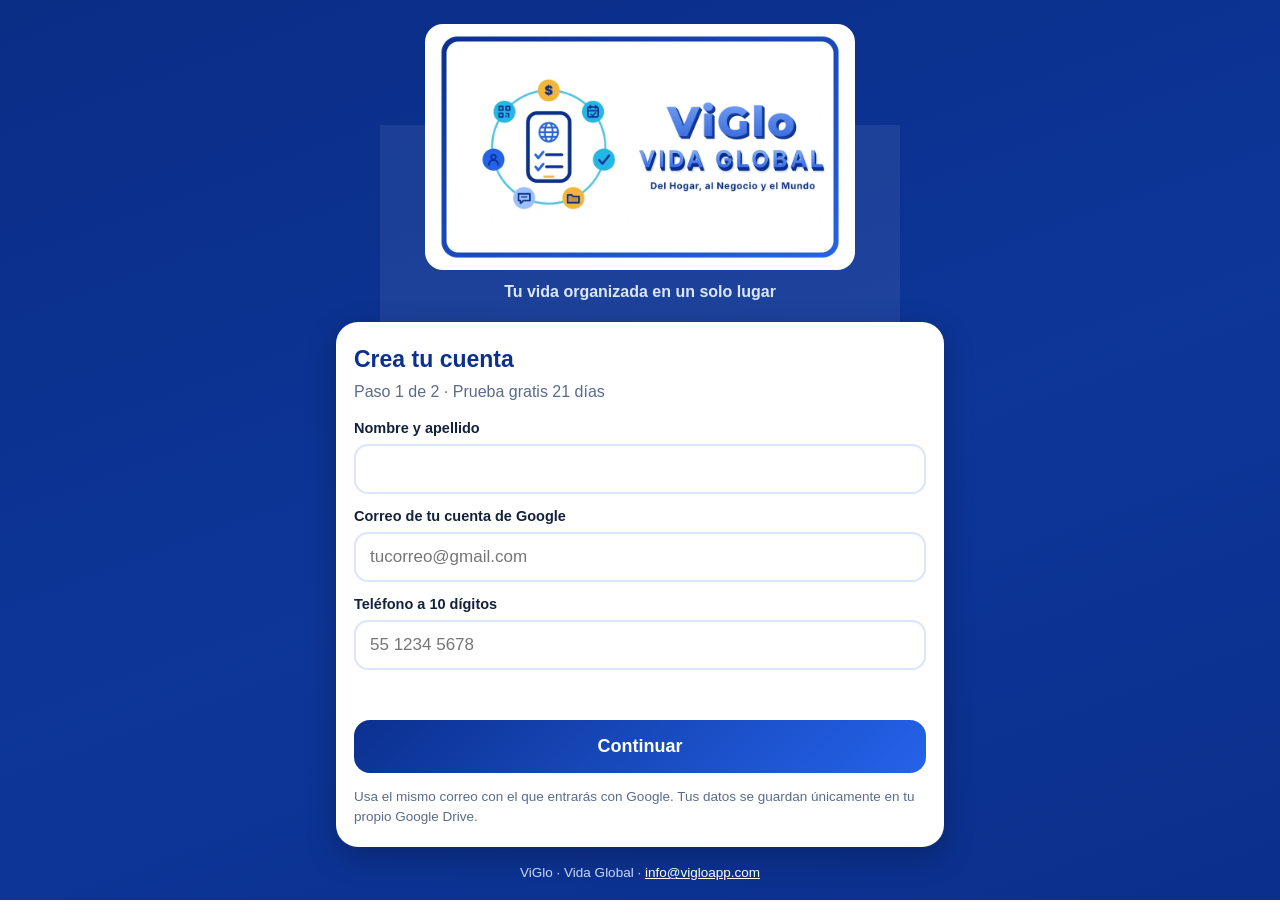
==== seleccion/index.html @ 739dea2a "Pagina de seleccion de modulos para usuarios nuevos" ====
<!doctype html><html lang="es"><head><meta charset="utf-8"><meta name="viewport" content="width=device-width,initial-scale=1,viewport-fit=cover"><meta name="theme-color" content="#0b308f"><link rel="icon" href="../icon-192.png"><link rel="apple-touch-icon" href="../apple-touch-icon.png"><link rel="manifest" href="../manifest.json"><title>Crea tu cuenta – ViGlo Vida Global</title><meta name="description" content="Crea tu cuenta de Vida Global y elige los módulos que más usas.">
<style>
:root{--azul:#0b308f;--azul2:#2563eb;--cielo:#21b5e5;--oro:#f6b33b;--texto:#14213d;--suave:#5b6b8c;--ok:#1fa971}
*{box-sizing:border-box}html{-webkit-text-size-adjust:100%}
body{margin:0;min-height:100vh;font-family:"Segoe UI",Roboto,Arial,Helvetica,sans-serif;color:var(--texto);background:linear-gradient(160deg,#0a2d86,#0d3699 55%,#0b2f8c) fixed;line-height:1.5}
.wm{position:fixed;inset:0;z-index:0;pointer-events:none;display:flex;align-items:center;justify-content:center;opacity:.07}.wm img{width:min(90vw,520px);height:auto;filter:brightness(0) invert(1)}
.wrap{position:relative;z-index:1;max-width:640px;margin:0 auto;padding:18px 16px 40px}
.logo{display:block;margin:6px auto 4px;width:min(86%,430px);height:auto;background:#fff;border-radius:18px;padding:10px 14px}
.lema{text-align:center;color:#dbe7ff;margin:10px 0 18px;font-weight:600}
.card{background:#fff;border-radius:22px;padding:20px 18px;box-shadow:0 10px 30px rgba(0,0,0,.25);margin-bottom:16px}
h1{font-size:23px;color:var(--azul);margin:0 0 4px}.sub{color:var(--suave);margin:0 0 14px}
label.f{display:block;margin:12px 0 0}label.f span{display:block;font-weight:700;font-size:14.5px;margin-bottom:4px}
input[type=text],input[type=email],input[type=tel]{width:100%;font-size:17px;padding:13px 14px;border:2px solid #dbe5fb;border-radius:14px;font-family:inherit}
input:focus{outline:none;border-color:var(--azul2)}
.btn{display:block;width:100%;margin-top:18px;border:0;border-radius:16px;padding:16px;font-size:18px;font-weight:700;color:#fff;background:linear-gradient(135deg,var(--azul),var(--azul2));cursor:pointer;font-family:inherit}
.btn.sec{background:#fff;color:var(--azul);border:2px solid #dbe5fb;margin-top:10px}
.msg{color:#b3261e;min-height:22px;margin:10px 0 0;font-weight:600}
.demo{display:none;margin-top:10px;background:#efeaff;color:#4b2fc7;border-radius:12px;padding:9px 12px;font-weight:700}
.gt{font-size:15px;color:var(--azul);margin:16px 0 8px;text-transform:uppercase;letter-spacing:.04em}
.g{display:flex;flex-wrap:wrap;gap:8px}
.c{display:inline-flex;align-items:center;gap:8px;padding:10px 13px;border:2px solid #dbe5fb;border-radius:14px;cursor:pointer;min-height:46px;font-size:16px;background:#fff}
.c small{display:block;font-weight:400;font-size:12.5px;color:var(--suave);line-height:1.3}.c b{font-weight:700}.c{align-items:flex-start;flex:1 1 100%}.c input{margin-top:2px;width:20px;height:20px;accent-color:var(--ok)}
.c:has(input:checked){border-color:var(--ok);background:#e8f8f1}
.nota{font-size:13.5px;color:var(--suave);margin:14px 0 0}
footer{color:#c8d7ff;text-align:center;font-size:13.5px;margin-top:10px}footer a{color:#fff}
[hidden]{display:none!important}
</style></head><body>
<div class="wm" aria-hidden="true"><img src="../img/logo-vertical.webp" alt=""></div>
<div class="wrap">
<img class="logo" src="../img/logo-horizontal.webp" alt="ViGlo – Vida Global. Del Hogar, al Negocio y el Mundo">
<p class="lema">Tu vida organizada en un solo lugar</p>
<form id="f1" class="card" autocomplete="on" novalidate>
<h1>Crea tu cuenta</h1><p class="sub">Paso 1 de 2 · Prueba gratis 21 días</p>
<label class="f"><span>Nombre y apellido</span><input id="nom" type="text" autocomplete="name" maxlength="80"></label>
<label class="f"><span>Correo de tu cuenta de Google</span><input id="cor" type="email" autocomplete="email" inputmode="email" maxlength="120" placeholder="tucorreo@gmail.com"></label>
<label class="f"><span>Teléfono a 10 dígitos</span><input id="tel" type="tel" autocomplete="tel-national" inputmode="numeric" maxlength="14" placeholder="55 1234 5678"></label>
<div class="demo" id="demo">🧪 Modo de prueba: podrás recorrer la app con datos de ejemplo y no se guardará nada.</div>
<p class="msg" id="m1" role="alert"></p>
<button class="btn" type="submit">Continuar</button>
<p class="nota">Usa el mismo correo con el que entrarás con Google. Tus datos se guardan únicamente en tu propio Google Drive.</p>
</form>
<form id="f2" class="card" hidden>
<h1>Selecciona los módulos que usas con más frecuencia</h1><p class="sub">Paso 2 de 2 · Todos empiezan apagados. Toca los que más usarías.</p>
<div class="gt">Pagos</div><div class="g"><label class="c"><input type="checkbox" value="gastos"><span><b>Gastos</b><small>Registra lo que gastas; toma foto del ticket y la IA lo llena.</small></span></label><label class="c"><input type="checkbox" value="pendientes"><span><b>Pendientes</b><small>Lo que debes pagar y cobrar, con avisos.</small></span></label><label class="c"><input type="checkbox" value="tarjetas"><span><b>Tarjetas</b><small>Saldos y movimientos; iguala con tu banco con capturas.</small></span></label><label class="c"><input type="checkbox" value="planear"><span><b>Presupuesto y metas</b><small>Presupuestos y metas de ahorro.</small></span></label></div><div class="gt">Mi día</div><div class="g"><label class="c"><input type="checkbox" value="tareas"><span><b>Tareas</b><small>Lista de pendientes con recordatorios.</small></span></label><label class="c"><input type="checkbox" value="agenda"><span><b>Agenda</b><small>Citas y eventos, con alarma en tu Calendar.</small></span></label><label class="c"><input type="checkbox" value="contactos"><span><b>Contactos</b><small>Tarjetas de presentación con foto: la IA captura los datos.</small></span></label><label class="c"><input type="checkbox" value="compras"><span><b>Lista de compras</b><small>Lista de compras desde una foto o texto.</small></span></label><label class="c"><input type="checkbox" value="resumen"><span><b>Resumen semanal</b><small>Tu semana resumida en un vistazo.</small></span></label></div><div class="gt">Salud y bienestar</div><div class="g"><label class="c"><input type="checkbox" value="cajon"><span><b>Cajón de salud</b><small>Estudios y documentos de salud en un solo lugar.</small></span></label><label class="c"><input type="checkbox" value="analisis"><span><b>Análisis clínicos</b><small>Sube tus análisis y la IA los explica.</small></span></label><label class="c"><input type="checkbox" value="tension"><span><b>Presión arterial</b><small>Registro de presión arterial con gráfica.</small></span></label><label class="c"><input type="checkbox" value="diabetes"><span><b>Control de diabetes</b><small>Registro de glucosa con gráfica.</small></span></label><label class="c"><input type="checkbox" value="meds"><span><b>Medicamentos</b><small>Horarios de medicamentos; lee la receta con foto.</small></span></label><label class="c"><input type="checkbox" value="salud"><span><b>Salud familiar</b><small>Salud de tu familia en un lugar.</small></span></label><label class="c"><input type="checkbox" value="comida"><span><b>Alimentación</b><small>Registra comidas con foto.</small></span></label><label class="c"><input type="checkbox" value="bienestar"><span><b>Bienestar</b><small>Hábitos y bienestar diario.</small></span></label><label class="c"><input type="checkbox" value="ejercicio"><span><b>Actividad y deporte</b><small>Seguimiento de tu actividad física.</small></span></label></div><div class="gt">Familia y hogar</div><div class="g"><label class="c"><input type="checkbox" value="mant"><span><b>Hogar y auto</b><small>Mantenimiento de casa y auto, con recibos.</small></span></label><label class="c"><input type="checkbox" value="archivos"><span><b>Mis archivos</b><small>Guarda y encuentra tus documentos.</small></span></label><label class="c"><input type="checkbox" value="venc"><span><b>Vencimientos</b><small>Fechas de vencimiento: seguros, licencias, garantías.</small></span></label></div><div class="gt">Seguridad</div><div class="g"><label class="c"><input type="checkbox" value="emer"><span><b>Emergencia</b><small>Datos clave para una emergencia.</small></span></label><label class="c"><input type="checkbox" value="caja"><span><b>Caja fuerte</b><small>Contraseñas y datos privados con PIN.</small></span></label></div><div class="gt">Más</div><div class="g"><label class="c"><input type="checkbox" value="reportes"><span><b>Reportes</b><small>Reportes de tus finanzas y más.</small></span></label></div>
<p class="nota">Los que no elijas se guardan abajo, en «Casillas que no uso». Puedes cambiarlos cuando quieras desde Ajustes.</p>
<button class="btn" type="submit" id="go">Crear mi cuenta y abrir Vida Global</button>
<button class="btn sec" type="button" id="atras">Volver</button>
</form>
<footer>ViGlo · Vida Global · <a href="mailto:info@vigloapp.com">info@vigloapp.com</a></footer>
</div>
<script src="../config.js"></script>
<script>
(function(){
var $=function(i){return document.getElementById(i)};
var f1=$('f1'),f2=$('f2'),datos={};
function dig(t){return String(t||'').replace(/\D/g,'')}
$('tel').addEventListener('input',function(){$('demo').style.display=dig(this.value).slice(-10)==='2222222222'?'block':'none'});
f1.addEventListener('submit',function(e){e.preventDefault();
 var n=$('nom').value.replace(/\s+/g,' ').trim(),c=$('cor').value.trim(),t=dig($('tel').value).slice(-10),demo=t==='2222222222';
 if(!demo){
  if(n.length<5||n.split(' ').length<2){$('m1').textContent='Escribe tu nombre y apellido.';return}
  if(!/^[^@\s]+@[^@\s]+\.[^@\s]+$/.test(c)){$('m1').textContent='Escribe un correo válido.';return}
  if(t.length!==10){$('m1').textContent='El teléfono debe tener 10 dígitos.';return}
 }
 $('m1').textContent='';datos={n:n,c:c,t:t};f1.hidden=true;f2.hidden=false;window.scrollTo(0,0)});
$('atras').addEventListener('click',function(){f2.hidden=true;f1.hidden=false;window.scrollTo(0,0)});
f2.addEventListener('submit',function(e){e.preventDefault();
 var m=[].slice.call(document.querySelectorAll('#f2 .c input:checked')).map(function(x){return x.value}).join(',');
 var base=(window.VG_CONFIG&&VG_CONFIG.APP_URL)||'';if(!base){alert('Falta la liga de la app.');return}
 var q='?n='+encodeURIComponent(datos.n||'')+'&c='+encodeURIComponent(datos.c||'')+'&t='+encodeURIComponent(datos.t||'')+'&m='+encodeURIComponent(m);
 location.href=base+q});
})();
</script></body></html>
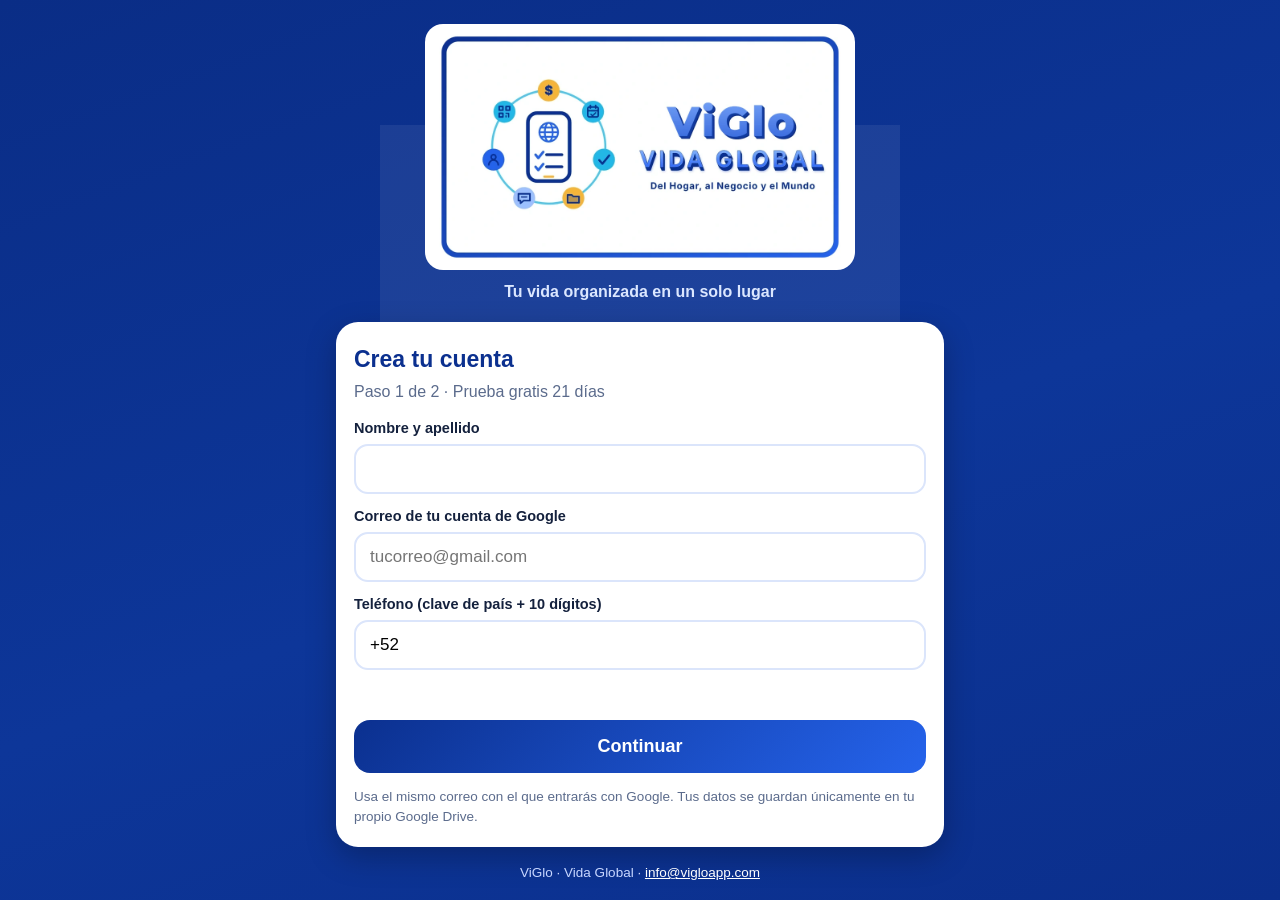
==== commit 4413268e: "Telefono con +52 y paso 2 en ingles" ====
--- a/seleccion/index.html
+++ b/seleccion/index.html
@@ -33,7 +33,7 @@
 <h1>Crea tu cuenta</h1><p class="sub">Paso 1 de 2 · Prueba gratis 21 días</p>
 <label class="f"><span>Nombre y apellido</span><input id="nom" type="text" autocomplete="name" maxlength="80"></label>
 <label class="f"><span>Correo de tu cuenta de Google</span><input id="cor" type="email" autocomplete="email" inputmode="email" maxlength="120" placeholder="tucorreo@gmail.com"></label>
-<label class="f"><span>Teléfono a 10 dígitos</span><input id="tel" type="tel" autocomplete="tel-national" inputmode="numeric" maxlength="14" placeholder="55 1234 5678"></label>
+<label class="f"><span>Teléfono (clave de país + 10 dígitos)</span><input id="tel" type="tel" autocomplete="tel" inputmode="tel" maxlength="20" value="+52 " placeholder="+52 55 1234 5678"></label>
 <div class="demo" id="demo">🧪 Modo de prueba: podrás recorrer la app con datos de ejemplo y no se guardará nada.</div>
 <p class="msg" id="m1" role="alert"></p>
 <button class="btn" type="submit">Continuar</button>
@@ -54,20 +54,35 @@
 var $=function(i){return document.getElementById(i)};
 var f1=$('f1'),f2=$('f2'),datos={};
 function dig(t){return String(t||'').replace(/\D/g,'')}
-$('tel').addEventListener('input',function(){$('demo').style.display=dig(this.value).slice(-10)==='2222222222'?'block':'none'});
+$('tel').addEventListener('focus',function(){var t=this;setTimeout(function(){var l=t.value.length;try{t.setSelectionRange(l,l)}catch(e){}},0)});
+$('tel').addEventListener('input',function(){$('demo').style.display=parseTel(this.value).nat.slice(-10)==='2222222222'?'block':'none'});
+function parseTel(v){v=String(v||'').trim();var cc='',nat='',m=v.match(/^\+\s*(\d{1,3})[\s\-\.]+(.+)$/);
+ if(m){cc=m[1];nat=dig(m[2])}else{var d=dig(v);if(d.length>10){cc=d.slice(0,d.length-10);nat=d.slice(-10)}else{nat=d}}
+ if(!cc)cc='52';return {cc:cc,nat:nat}}
+var EN={lang:0,tit:'Select the modules you use most often',sub:'Step 2 of 2 · All start turned off. Tap the ones you would use most.',go:'Create my account and open Vida Global',back:'Back',nota:'The ones you do not choose are kept at the bottom, under “Modules I don’t use”. You can change them anytime from Settings.',
+ g:['Payments','My day','Health & wellness','Family & home','Security','More'],
+ m:{gastos:['Expenses','Track what you spend; snap a photo of the receipt and AI fills it in.'],pendientes:['Pending','What you owe and are owed, with reminders.'],tarjetas:['Cards','Balances and movements; match with your bank using screenshots.'],planear:['Budget & goals','Budgets and savings goals.'],tareas:['Tasks','To-do list with reminders.'],agenda:['Calendar','Appointments and events, with alarms in your Calendar.'],contactos:['Contacts','Business cards with photo: AI captures the data.'],compras:['Shopping list','Build your list from a photo or text.'],resumen:['Weekly summary','Your week at a glance.'],cajon:['Health drawer','Medical studies and documents in one place.'],analisis:['Lab results','Upload your lab results and AI explains them.'],tension:['Blood pressure','Blood pressure log with chart.'],diabetes:['Diabetes control','Glucose log with chart.'],meds:['Medications','Medication schedules; reads the prescription from a photo.'],salud:['Family health','Your family’s health in one place.'],comida:['Nutrition','Log meals with a photo.'],bienestar:['Wellness','Daily habits and well-being.'],ejercicio:['Activity & sports','Track your physical activity.'],mant:['Home & car','Home and car maintenance, with receipts.'],archivos:['My files','Store and find your documents.'],venc:['Expirations','Due dates: insurance, licenses, warranties.'],emer:['Emergency','Key information for an emergency.'],caja:['Safe','Passwords and private data with a PIN.'],reportes:['Reports','Reports on your finances and more.']}};
+function ponIngles(){EN.lang=1;document.documentElement.lang='en';document.title='Create your account – ViGlo Vida Global';
+ var h=f2.querySelector('h1');h.textContent=EN.tit;f2.querySelector('.sub').textContent=EN.sub;
+ [].forEach.call(f2.querySelectorAll('.gt'),function(e,i){if(EN.g[i])e.textContent=EN.g[i]});
+ [].forEach.call(f2.querySelectorAll('.c'),function(l){var k=l.querySelector('input').value,t=EN.m[k];if(t){l.querySelector('b').textContent=t[0];l.querySelector('small').textContent=t[1]}});
+ f2.querySelector('.nota').textContent=EN.nota;$('go').textContent=EN.go;$('atras').textContent=EN.back}
 f1.addEventListener('submit',function(e){e.preventDefault();
- var n=$('nom').value.replace(/\s+/g,' ').trim(),c=$('cor').value.trim(),t=dig($('tel').value).slice(-10),demo=t==='2222222222';
+ var n=$('nom').value.replace(/\s+/g,' ').trim(),c=$('cor').value.trim(),tt=parseTel($('tel').value),t=tt.nat,demo=t.slice(-10)==='2222222222';
  if(!demo){
   if(n.length<5||n.split(' ').length<2){$('m1').textContent='Escribe tu nombre y apellido.';return}
   if(!/^[^@\s]+@[^@\s]+\.[^@\s]+$/.test(c)){$('m1').textContent='Escribe un correo válido.';return}
-  if(t.length!==10){$('m1').textContent='El teléfono debe tener 10 dígitos.';return}
+  if(tt.cc==='52'){if(t.length!==10){$('m1').textContent='El teléfono debe tener 10 dígitos después del +52.';return}}
+  else if(t.length<7||t.length>10){$('m1').textContent='Escribe tu teléfono de 7 a 10 dígitos después de la clave de país.';return}
  }
- $('m1').textContent='';datos={n:n,c:c,t:t};f1.hidden=true;f2.hidden=false;window.scrollTo(0,0)});
+ $('m1').textContent='';datos={n:n,c:c,t:demo?'2222222222':tt.cc+t,l:(tt.cc!=='52'&&!demo)?'en':'es'};
+ if(datos.l==='en')ponIngles();
+ f1.hidden=true;f2.hidden=false;window.scrollTo(0,0)});
 $('atras').addEventListener('click',function(){f2.hidden=true;f1.hidden=false;window.scrollTo(0,0)});
 f2.addEventListener('submit',function(e){e.preventDefault();
  var m=[].slice.call(document.querySelectorAll('#f2 .c input:checked')).map(function(x){return x.value}).join(',');
- var base=(window.VG_CONFIG&&VG_CONFIG.APP_URL)||'';if(!base){alert('Falta la liga de la app.');return}
- var q='?n='+encodeURIComponent(datos.n||'')+'&c='+encodeURIComponent(datos.c||'')+'&t='+encodeURIComponent(datos.t||'')+'&m='+encodeURIComponent(m);
+ var base=(window.VG_CONFIG&&VG_CONFIG.APP_URL)||'';if(!base){alert(EN.lang?'The app link is missing.':'Falta la liga de la app.');return}
+ var q='?n='+encodeURIComponent(datos.n||'')+'&c='+encodeURIComponent(datos.c||'')+'&t='+encodeURIComponent(datos.t||'')+'&m='+encodeURIComponent(m)+'&l='+encodeURIComponent(datos.l||'es');
  location.href=base+q});
 })();
 </script></body></html>
